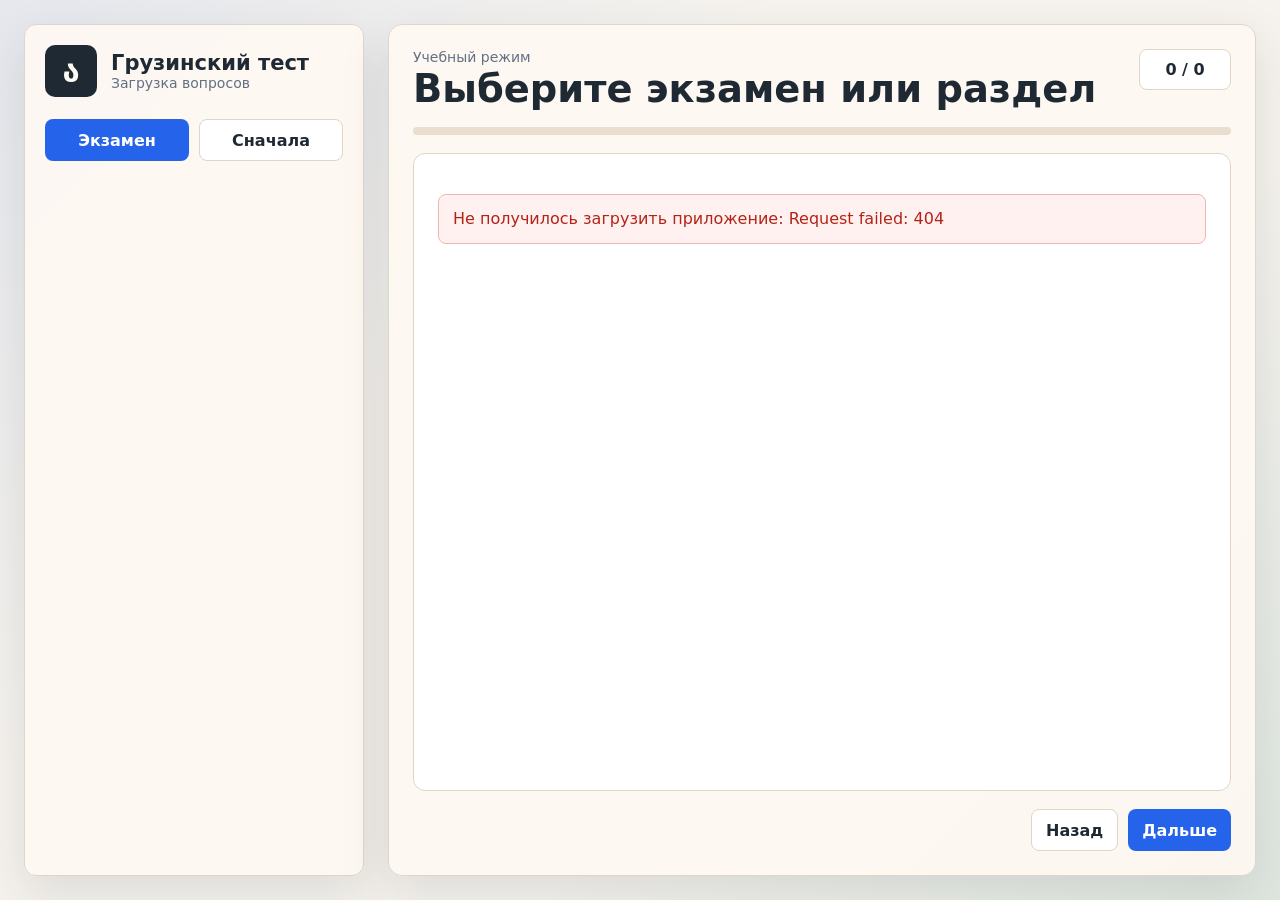
==== static/index.html @ 8153ecda "Initial web version" ====
<!doctype html>
<html lang="ru">
  <head>
    <meta charset="utf-8">
    <meta name="viewport" content="width=device-width, initial-scale=1">
    <title>Тест по грузинскому языку</title>
    <link rel="stylesheet" href="styles.css">
  </head>
  <body>
    <main class="app">
      <aside class="sidebar" aria-label="Разделы">
        <div class="brand">
          <div class="brand-mark" aria-hidden="true">ა</div>
          <div>
            <h1>Грузинский тест</h1>
            <p id="question-count">Загрузка вопросов</p>
          </div>
        </div>

        <div class="actions">
          <button class="primary" id="exam-button" type="button">Экзамен</button>
          <button class="secondary" id="reset-button" type="button">Сначала</button>
        </div>

        <nav class="sections" id="sections"></nav>
      </aside>

      <section class="workspace" aria-live="polite">
        <div class="topline">
          <div>
            <p class="eyebrow" id="mode-label">Учебный режим</p>
            <h2 id="screen-title">Выберите экзамен или раздел</h2>
          </div>
          <div class="score" id="score">0 / 0</div>
        </div>

        <div class="progress" aria-hidden="true">
          <div id="progress-bar"></div>
        </div>

        <article class="question-panel" id="question-panel">
          <div class="empty-state">
            <div class="georgian-strip" aria-hidden="true">
              <span>ა</span><span>ბ</span><span>გ</span><span>დ</span>
            </div>
            <p>Здесь появится вопрос. В экзамене будет 10 случайных заданий, в учебе - все вопросы выбранного раздела.</p>
          </div>
        </article>

        <footer class="footer">
          <button class="secondary" id="prev-button" type="button">Назад</button>
          <button class="primary" id="next-button" type="button">Дальше</button>
        </footer>
      </section>
    </main>

    <script src="app.js"></script>
  </body>
</html>
---- static/styles.css ----
:root {
  color-scheme: light;
  --bg: #f6f3ee;
  --panel: #fffaf3;
  --ink: #1f2933;
  --muted: #637083;
  --line: #dfd6c8;
  --blue: #2563eb;
  --blue-dark: #1d4ed8;
  --green: #147d64;
  --red: #b42318;
  --amber: #a16207;
  --shadow: 0 18px 50px rgba(31, 41, 51, 0.12);
}

* {
  box-sizing: border-box;
}

body {
  margin: 0;
  min-height: 100vh;
  background:
    linear-gradient(135deg, rgba(37, 99, 235, 0.08), transparent 36%),
    linear-gradient(315deg, rgba(20, 125, 100, 0.1), transparent 34%),
    var(--bg);
  color: var(--ink);
  font-family: Inter, ui-sans-serif, system-ui, -apple-system, BlinkMacSystemFont, "Segoe UI", sans-serif;
}

button {
  border: 0;
  border-radius: 8px;
  cursor: pointer;
  font: inherit;
  font-weight: 700;
}

button:disabled {
  cursor: not-allowed;
  opacity: 0.45;
}

.app {
  display: grid;
  grid-template-columns: minmax(280px, 340px) minmax(0, 1fr);
  gap: 24px;
  min-height: 100vh;
  padding: 24px;
}

.sidebar,
.workspace {
  border: 1px solid var(--line);
  background: rgba(255, 250, 243, 0.88);
  box-shadow: var(--shadow);
}

.sidebar {
  display: flex;
  flex-direction: column;
  gap: 22px;
  border-radius: 12px;
  padding: 20px;
}

.brand {
  display: grid;
  grid-template-columns: 52px 1fr;
  gap: 14px;
  align-items: center;
}

.brand-mark {
  display: grid;
  place-items: center;
  width: 52px;
  height: 52px;
  border-radius: 10px;
  background: #1f2933;
  color: #fffaf3;
  font-size: 31px;
  font-weight: 800;
}

h1,
h2,
p {
  margin: 0;
}

h1 {
  font-size: 21px;
  line-height: 1.15;
}

.brand p,
.eyebrow {
  color: var(--muted);
  font-size: 14px;
}

.actions {
  display: grid;
  grid-template-columns: 1fr 1fr;
  gap: 10px;
}

.primary,
.secondary {
  min-height: 42px;
  padding: 10px 14px;
}

.primary {
  background: var(--blue);
  color: white;
}

.primary:hover {
  background: var(--blue-dark);
}

.secondary {
  border: 1px solid var(--line);
  background: white;
  color: var(--ink);
}

.secondary:hover {
  border-color: #b7aa99;
}

.sections {
  display: grid;
  gap: 8px;
  overflow: auto;
  padding-right: 2px;
}

.section-button {
  display: grid;
  grid-template-columns: 36px 1fr auto;
  gap: 10px;
  align-items: center;
  width: 100%;
  min-height: 48px;
  border: 1px solid var(--line);
  background: white;
  color: var(--ink);
  padding: 8px 10px;
  text-align: left;
}

.section-button:hover,
.section-button.active {
  border-color: var(--blue);
}

.section-number {
  display: grid;
  place-items: center;
  width: 30px;
  height: 30px;
  border-radius: 6px;
  background: #eef4ff;
  color: var(--blue-dark);
  font-weight: 800;
}

.section-name {
  min-width: 0;
  font-size: 14px;
  line-height: 1.2;
}

.section-count {
  color: var(--muted);
  font-size: 13px;
}

.workspace {
  display: grid;
  grid-template-rows: auto auto minmax(0, 1fr) auto;
  gap: 18px;
  border-radius: 14px;
  padding: 24px;
}

.topline {
  display: flex;
  justify-content: space-between;
  gap: 16px;
  align-items: start;
}

h2 {
  margin-top: 4px;
  font-size: clamp(24px, 3vw, 42px);
  line-height: 1.05;
}

.score {
  min-width: 92px;
  border: 1px solid var(--line);
  border-radius: 8px;
  background: white;
  padding: 10px 12px;
  text-align: center;
  font-weight: 800;
}

.progress {
  height: 8px;
  overflow: hidden;
  border-radius: 999px;
  background: #eadfce;
}

#progress-bar {
  width: 0%;
  height: 100%;
  background: linear-gradient(90deg, var(--green), var(--blue));
  transition: width 180ms ease;
}

.question-panel {
  min-height: 420px;
  border: 1px solid var(--line);
  border-radius: 12px;
  background: white;
  padding: 24px;
  overflow: auto;
}

.empty-state {
  display: grid;
  place-items: center;
  align-content: center;
  gap: 22px;
  min-height: 360px;
  color: var(--muted);
  text-align: center;
}

.georgian-strip {
  display: grid;
  grid-template-columns: repeat(4, 64px);
  gap: 10px;
}

.georgian-strip span {
  display: grid;
  place-items: center;
  width: 64px;
  height: 64px;
  border: 1px solid var(--line);
  border-radius: 8px;
  color: var(--blue-dark);
  font-size: 34px;
  font-weight: 900;
}

.question-meta {
  display: flex;
  flex-wrap: wrap;
  gap: 8px;
  align-items: center;
  color: var(--muted);
  font-size: 14px;
}

.pill {
  border-radius: 999px;
  background: #eef4ff;
  color: var(--blue-dark);
  padding: 6px 10px;
  font-weight: 800;
}

.question-text {
  margin-top: 18px;
  font-size: 24px;
  line-height: 1.35;
  font-weight: 800;
}

.hint,
.feedback {
  margin-top: 16px;
  border-radius: 8px;
  padding: 12px 14px;
  line-height: 1.45;
}

.hint {
  border: 1px solid #f2d08c;
  background: #fff8e8;
  color: #684708;
}

.feedback.correct {
  border: 1px solid #a9dbc9;
  background: #ecfdf6;
  color: var(--green);
}

.feedback.wrong {
  border: 1px solid #f3b4ad;
  background: #fff1ef;
  color: var(--red);
}

.answers {
  display: grid;
  gap: 12px;
  margin-top: 22px;
}

.answer {
  display: grid;
  grid-template-columns: 42px 1fr;
  gap: 12px;
  align-items: center;
  width: 100%;
  min-height: 58px;
  border: 1px solid var(--line);
  background: white;
  color: var(--ink);
  padding: 10px 14px;
  text-align: left;
}

.answer:hover {
  border-color: var(--blue);
}

.answer-letter {
  display: grid;
  place-items: center;
  width: 38px;
  height: 38px;
  border-radius: 6px;
  background: #f4f0e8;
  color: var(--ink);
  font-size: 20px;
}

.answer.correct {
  border-color: var(--green);
  background: #f2fff9;
}

.answer.wrong {
  border-color: var(--red);
  background: #fff4f2;
}

.summary {
  display: grid;
  gap: 16px;
}

.summary-score {
  font-size: 52px;
  line-height: 1;
  font-weight: 900;
}

.mistakes {
  display: grid;
  gap: 10px;
}

.mistake {
  border: 1px solid var(--line);
  border-radius: 8px;
  padding: 12px;
}

.footer {
  display: flex;
  justify-content: flex-end;
  gap: 10px;
}

@media (max-width: 860px) {
  .app {
    grid-template-columns: 1fr;
    padding: 12px;
  }

  .workspace,
  .sidebar {
    padding: 16px;
  }

  .topline {
    display: grid;
  }

  .score {
    width: max-content;
  }

  .question-panel {
    min-height: 360px;
    padding: 16px;
  }

  .question-text {
    font-size: 20px;
  }

  .georgian-strip {
    grid-template-columns: repeat(4, 48px);
  }

  .georgian-strip span {
    width: 48px;
    height: 48px;
  }
}
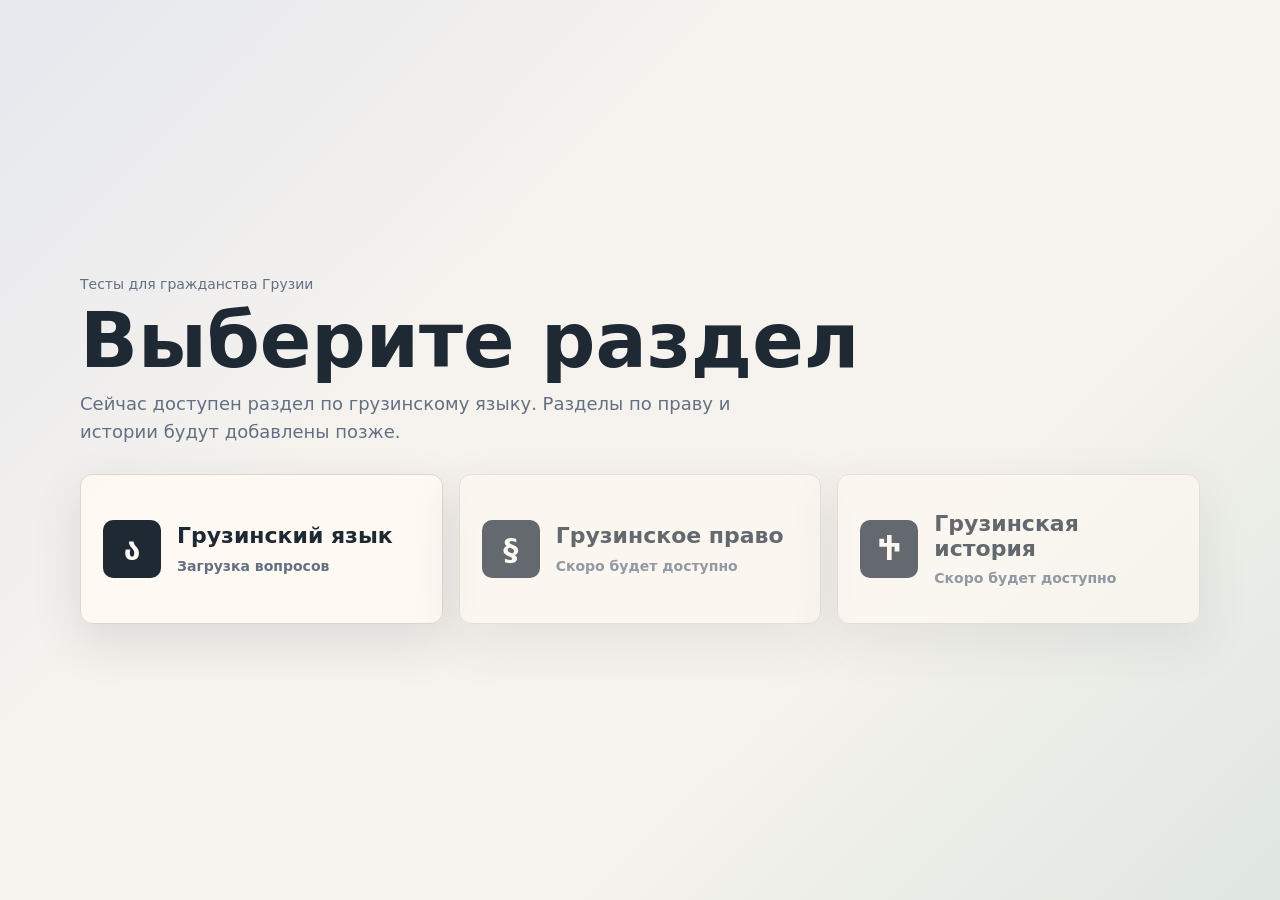
==== commit 2a0dad75: "Add subject landing and language modes" ====
--- a/static/index.html
+++ b/static/index.html
@@ -3,24 +3,60 @@
   <head>
     <meta charset="utf-8">
     <meta name="viewport" content="width=device-width, initial-scale=1">
-    <title>Тест по грузинскому языку</title>
+    <title>Тесты для гражданства Грузии</title>
     <link rel="stylesheet" href="styles.css">
   </head>
   <body>
-    <main class="app">
+    <main class="home-screen" id="home-screen">
+      <section class="home-hero">
+        <p class="eyebrow">Тесты для гражданства Грузии</p>
+        <h1>Выберите раздел</h1>
+        <p class="home-copy">Сейчас доступен раздел по грузинскому языку. Разделы по праву и истории будут добавлены позже.</p>
+      </section>
+
+      <section class="subject-grid" aria-label="Разделы большого теста">
+        <button class="subject-card available" id="language-card" type="button">
+          <span class="subject-mark">ა</span>
+          <span>
+            <strong>Грузинский язык</strong>
+            <small id="language-count">Загрузка вопросов</small>
+          </span>
+        </button>
+
+        <button class="subject-card" type="button" disabled>
+          <span class="subject-mark">§</span>
+          <span>
+            <strong>Грузинское право</strong>
+            <small>Скоро будет доступно</small>
+          </span>
+        </button>
+
+        <button class="subject-card" type="button" disabled>
+          <span class="subject-mark">Ⴕ</span>
+          <span>
+            <strong>Грузинская история</strong>
+            <small>Скоро будет доступно</small>
+          </span>
+        </button>
+      </section>
+    </main>
+
+    <main class="app is-hidden" id="language-app">
       <aside class="sidebar" aria-label="Разделы">
         <div class="brand">
           <div class="brand-mark" aria-hidden="true">ა</div>
           <div>
-            <h1>Грузинский тест</h1>
+            <h1>Грузинский язык</h1>
             <p id="question-count">Загрузка вопросов</p>
           </div>
         </div>
 
         <div class="actions">
           <button class="primary" id="exam-button" type="button">Экзамен</button>
-          <button class="secondary" id="reset-button" type="button">Сначала</button>
+          <button class="secondary" id="study-button" type="button">Режим обучения</button>
         </div>
+
+        <button class="secondary wide" id="home-button" type="button">Все разделы</button>
 
         <nav class="sections" id="sections"></nav>
       </aside>
@@ -28,8 +64,8 @@
       <section class="workspace" aria-live="polite">
         <div class="topline">
           <div>
-            <p class="eyebrow" id="mode-label">Учебный режим</p>
-            <h2 id="screen-title">Выберите экзамен или раздел</h2>
+            <p class="eyebrow" id="mode-label">Грузинский язык</p>
+            <h2 id="screen-title">Выберите режим</h2>
           </div>
           <div class="score" id="score">0 / 0</div>
         </div>
@@ -43,7 +79,7 @@
             <div class="georgian-strip" aria-hidden="true">
               <span>ა</span><span>ბ</span><span>გ</span><span>დ</span>
             </div>
-            <p>Здесь появится вопрос. В экзамене будет 10 случайных заданий, в учебе - все вопросы выбранного раздела.</p>
+            <p>Выберите экзамен или режим обучения. В экзамене будет 10 случайных заданий, в обучении можно пройти вопросы по отдельным темам.</p>
           </div>
         </article>
 
--- a/static/styles.css
+++ b/static/styles.css
@@ -49,6 +49,95 @@
   padding: 24px;
 }
 
+.is-hidden {
+  display: none !important;
+}
+
+.home-screen {
+  display: grid;
+  gap: 28px;
+  align-content: center;
+  width: min(1120px, calc(100% - 32px));
+  min-height: 100vh;
+  margin: 0 auto;
+  padding: 44px 0;
+}
+
+.home-hero {
+  display: grid;
+  gap: 12px;
+}
+
+.home-hero h1 {
+  max-width: 820px;
+  font-size: clamp(38px, 6vw, 76px);
+  line-height: 0.98;
+}
+
+.home-copy {
+  max-width: 680px;
+  color: var(--muted);
+  font-size: 18px;
+  line-height: 1.55;
+}
+
+.subject-grid {
+  display: grid;
+  grid-template-columns: repeat(3, minmax(0, 1fr));
+  gap: 16px;
+}
+
+.subject-card {
+  display: grid;
+  grid-template-columns: 58px 1fr;
+  gap: 16px;
+  align-items: center;
+  min-height: 150px;
+  border: 1px solid var(--line);
+  border-radius: 12px;
+  background: rgba(255, 250, 243, 0.9);
+  box-shadow: var(--shadow);
+  color: var(--ink);
+  padding: 22px;
+  text-align: left;
+}
+
+.subject-card.available:hover {
+  border-color: var(--blue);
+  transform: translateY(-1px);
+}
+
+.subject-card:disabled {
+  cursor: default;
+  opacity: 0.68;
+}
+
+.subject-mark {
+  display: grid;
+  place-items: center;
+  width: 58px;
+  height: 58px;
+  border-radius: 10px;
+  background: #1f2933;
+  color: #fffaf3;
+  font-size: 30px;
+  font-weight: 900;
+}
+
+.subject-card strong {
+  display: block;
+  font-size: 22px;
+  line-height: 1.15;
+}
+
+.subject-card small {
+  display: block;
+  margin-top: 8px;
+  color: var(--muted);
+  font-size: 14px;
+  line-height: 1.3;
+}
+
 .sidebar,
 .workspace {
   border: 1px solid var(--line);
@@ -121,6 +210,13 @@
   background: var(--blue-dark);
 }
 
+.primary.active,
+.secondary.active {
+  border-color: var(--blue);
+  background: var(--blue);
+  color: white;
+}
+
 .secondary {
   border: 1px solid var(--line);
   background: white;
@@ -131,11 +227,19 @@
   border-color: #b7aa99;
 }
 
+.wide {
+  width: 100%;
+}
+
 .sections {
-  display: grid;
+  display: none;
   gap: 8px;
   overflow: auto;
   padding-right: 2px;
+}
+
+.sections.visible {
+  display: grid;
 }
 
 .section-button {
@@ -385,6 +489,19 @@
 }
 
 @media (max-width: 860px) {
+  .home-screen {
+    min-height: auto;
+    padding: 24px 0;
+  }
+
+  .subject-grid {
+    grid-template-columns: 1fr;
+  }
+
+  .subject-card {
+    min-height: 116px;
+  }
+
   .app {
     grid-template-columns: 1fr;
     padding: 12px;
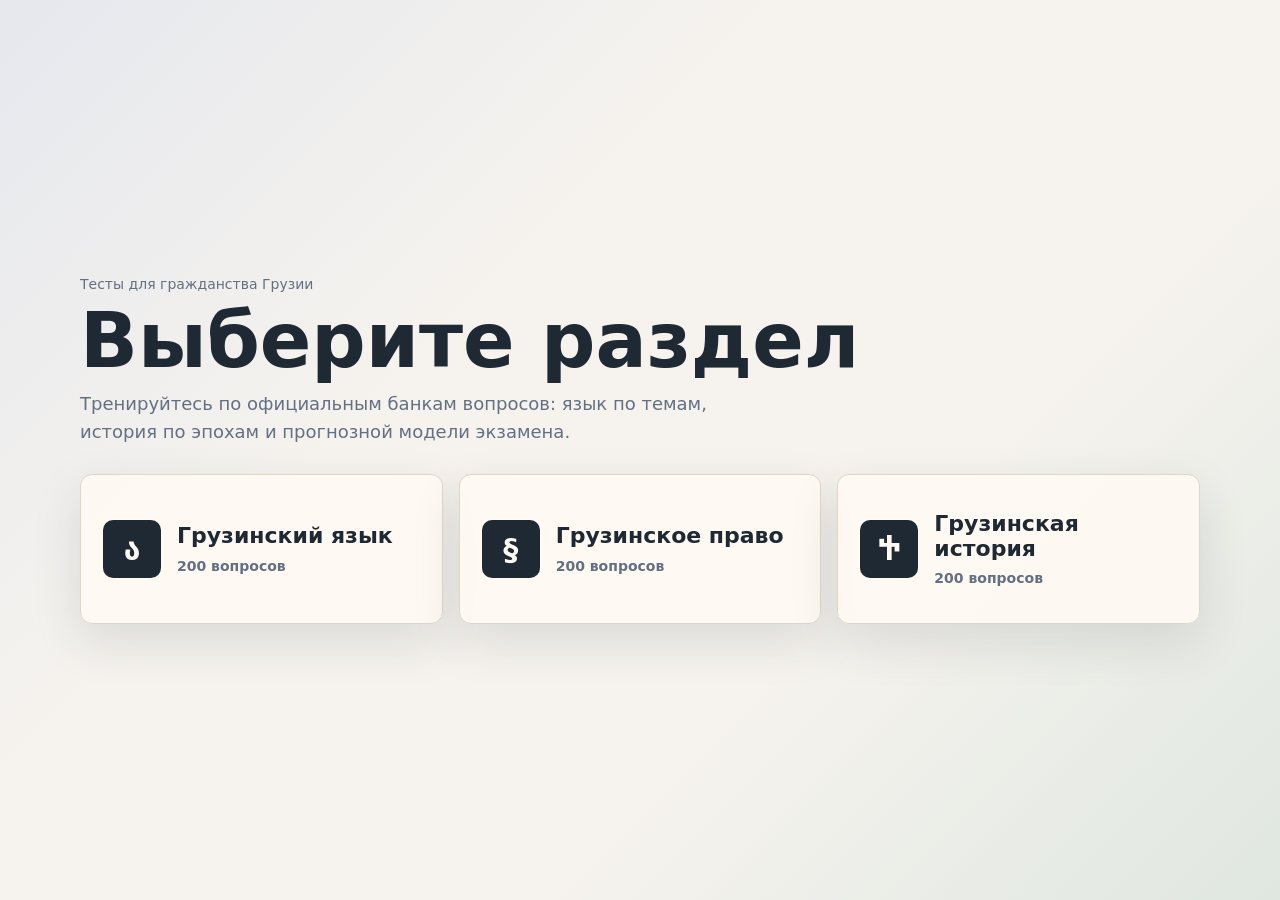
==== commit 1372ec49: "Prepare Georgian tests app for Tilda embed" ====
--- a/static/index.html
+++ b/static/index.html
@@ -11,7 +11,7 @@
       <section class="home-hero">
         <p class="eyebrow">Тесты для гражданства Грузии</p>
         <h1>Выберите раздел</h1>
-        <p class="home-copy">Сейчас доступен раздел по грузинскому языку. Разделы по праву и истории будут добавлены позже.</p>
+        <p class="home-copy">Тренируйтесь по официальным банкам вопросов: язык по темам, история по эпохам и прогнозной модели экзамена.</p>
       </section>
 
       <section class="subject-grid" aria-label="Разделы большого теста">
@@ -23,19 +23,19 @@
           </span>
         </button>
 
-        <button class="subject-card" type="button" disabled>
+        <button class="subject-card available" id="law-card" type="button">
           <span class="subject-mark">§</span>
           <span>
             <strong>Грузинское право</strong>
-            <small>Скоро будет доступно</small>
+            <small id="law-count">Загрузка вопросов</small>
           </span>
         </button>
 
-        <button class="subject-card" type="button" disabled>
+        <button class="subject-card available" id="history-card" type="button">
           <span class="subject-mark">Ⴕ</span>
           <span>
             <strong>Грузинская история</strong>
-            <small>Скоро будет доступно</small>
+            <small id="history-count">Загрузка вопросов</small>
           </span>
         </button>
       </section>
@@ -46,13 +46,13 @@
         <div class="brand">
           <div class="brand-mark" aria-hidden="true">ა</div>
           <div>
-            <h1>Грузинский язык</h1>
+            <h1 id="subject-title">Грузинский язык</h1>
             <p id="question-count">Загрузка вопросов</p>
           </div>
         </div>
 
         <div class="actions">
-          <button class="primary" id="exam-button" type="button">Экзамен</button>
+          <button class="secondary" id="exam-button" type="button">Экзамен</button>
           <button class="secondary" id="study-button" type="button">Режим обучения</button>
         </div>
 
@@ -74,6 +74,12 @@
           <div id="progress-bar"></div>
         </div>
 
+        <div class="study-tools is-hidden" id="study-tools" aria-label="Настройки обучения">
+          <button class="tool-button active" type="button" data-study-view="normal">Обычный</button>
+          <button class="tool-button" type="button" data-study-view="keys">Ключи</button>
+          <button class="tool-button" type="button" data-study-view="translation">Перевод</button>
+        </div>
+
         <article class="question-panel" id="question-panel">
           <div class="empty-state">
             <div class="georgian-strip" aria-hidden="true">
@@ -90,6 +96,6 @@
       </section>
     </main>
 
-    <script src="app.js"></script>
+    <script src="app.js?v=tilda-app-1"></script>
   </body>
 </html>
--- a/static/styles.css
+++ b/static/styles.css
@@ -28,6 +28,11 @@
   font-family: Inter, ui-sans-serif, system-ui, -apple-system, BlinkMacSystemFont, "Segoe UI", sans-serif;
 }
 
+body.embedded {
+  min-height: auto;
+  background: transparent;
+}
+
 button {
   border: 0;
   border-radius: 8px;
@@ -49,6 +54,11 @@
   padding: 24px;
 }
 
+body.embedded .app {
+  min-height: auto;
+  padding: 0;
+}
+
 .is-hidden {
   display: none !important;
 }
@@ -61,6 +71,12 @@
   min-height: 100vh;
   margin: 0 auto;
   padding: 44px 0;
+}
+
+body.embedded .home-screen {
+  min-height: auto;
+  width: 100%;
+  padding: 0;
 }
 
 .home-hero {
@@ -328,6 +344,27 @@
   transition: width 180ms ease;
 }
 
+.study-tools {
+  display: flex;
+  flex-wrap: wrap;
+  gap: 8px;
+  align-items: center;
+}
+
+.tool-button {
+  min-height: 36px;
+  border: 1px solid var(--line);
+  background: white;
+  color: var(--ink);
+  padding: 8px 12px;
+}
+
+.tool-button.active {
+  border-color: var(--blue);
+  background: var(--blue);
+  color: white;
+}
+
 .question-panel {
   min-height: 420px;
   border: 1px solid var(--line);
@@ -390,7 +427,9 @@
 }
 
 .hint,
-.feedback {
+.feedback,
+.translation-box,
+.key-box {
   margin-top: 16px;
   border-radius: 8px;
   padding: 12px 14px;
@@ -401,6 +440,22 @@
   border: 1px solid #f2d08c;
   background: #fff8e8;
   color: #684708;
+}
+
+.translation-box {
+  display: grid;
+  gap: 8px;
+  border: 1px solid #b8c7ee;
+  background: #f3f7ff;
+  color: #253858;
+}
+
+.key-box {
+  display: grid;
+  gap: 8px;
+  border: 1px solid #a9dbc9;
+  background: #ecfdf6;
+  color: #155b4c;
 }
 
 .feedback.correct {
@@ -450,6 +505,14 @@
   font-size: 20px;
 }
 
+.answer-translation {
+  display: block;
+  margin-top: 4px;
+  color: var(--muted);
+  font-size: 14px;
+  line-height: 1.3;
+}
+
 .answer.correct {
   border-color: var(--green);
   background: #f2fff9;
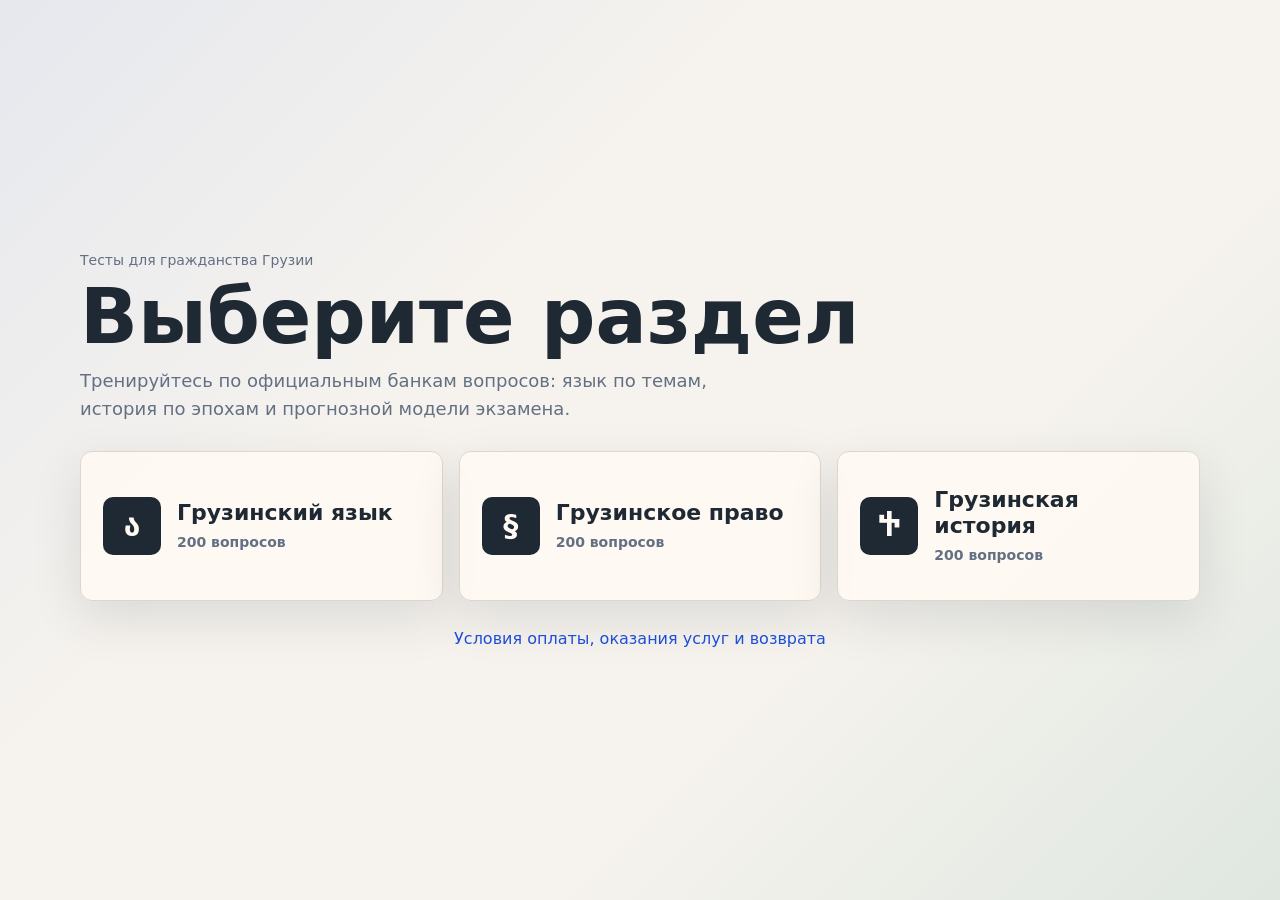
==== commit dedf797e: "Add Robokassa legal pages" ====
--- a/static/index.html
+++ b/static/index.html
@@ -39,6 +39,10 @@
           </span>
         </button>
       </section>
+
+      <footer class="home-legal">
+        <a href="robokassa.html">Условия оплаты, оказания услуг и возврата</a>
+      </footer>
     </main>
 
     <main class="app is-hidden" id="language-app">
--- a/static/styles.css
+++ b/static/styles.css
@@ -154,6 +154,100 @@
   line-height: 1.3;
 }
 
+.home-legal {
+  display: flex;
+  justify-content: center;
+}
+
+.home-legal a,
+.legal-back,
+.legal-card a {
+  color: var(--blue-dark);
+  text-decoration: none;
+}
+
+.home-legal a:hover,
+.legal-back:hover,
+.legal-card a:hover {
+  text-decoration: underline;
+}
+
+.legal-page {
+  background: var(--bg);
+}
+
+.legal-wrap {
+  display: grid;
+  gap: 18px;
+  width: min(980px, calc(100% - 32px));
+  margin: 0 auto;
+  padding: 36px 0 56px;
+}
+
+.legal-hero,
+.legal-card {
+  border: 1px solid var(--line);
+  border-radius: 12px;
+  background: rgba(255, 250, 243, 0.94);
+  box-shadow: var(--shadow);
+}
+
+.legal-hero {
+  display: grid;
+  gap: 12px;
+  padding: 28px;
+}
+
+.legal-hero h1 {
+  max-width: 840px;
+  font-size: clamp(30px, 5vw, 54px);
+  line-height: 1.02;
+}
+
+.legal-hero p {
+  max-width: 760px;
+  color: var(--muted);
+  font-size: 17px;
+  line-height: 1.55;
+}
+
+.legal-back {
+  width: max-content;
+  font-weight: 800;
+}
+
+.legal-card {
+  display: grid;
+  gap: 12px;
+  padding: 24px 28px;
+}
+
+.legal-card h2 {
+  margin: 0;
+  font-size: 26px;
+  line-height: 1.15;
+}
+
+.legal-card h3 {
+  margin: 8px 0 0;
+  font-size: 18px;
+  line-height: 1.25;
+}
+
+.legal-card p,
+.legal-card li {
+  font-size: 16px;
+  line-height: 1.6;
+}
+
+.legal-card ul,
+.legal-card ol {
+  display: grid;
+  gap: 8px;
+  margin: 0;
+  padding-left: 22px;
+}
+
 .sidebar,
 .workspace {
   border: 1px solid var(--line);
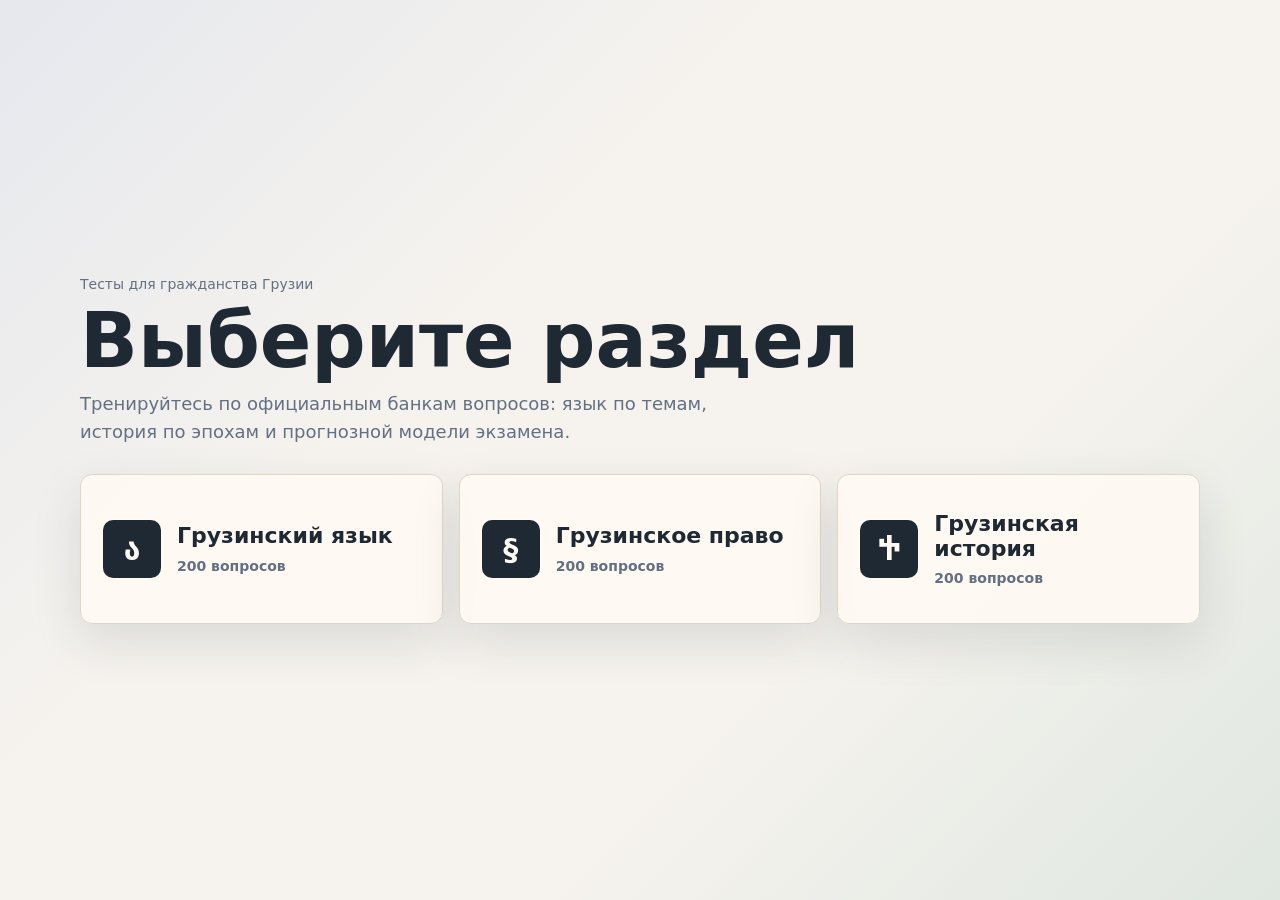
==== commit b1caf8f7: "Remove legal link from embedded app" ====
--- a/static/index.html
+++ b/static/index.html
@@ -3,6 +3,7 @@
   <head>
     <meta charset="utf-8">
     <meta name="viewport" content="width=device-width, initial-scale=1">
+    <meta name="robots" content="noindex, nofollow">
     <title>Тесты для гражданства Грузии</title>
     <link rel="stylesheet" href="styles.css">
   </head>
@@ -40,9 +41,6 @@
         </button>
       </section>
 
-      <footer class="home-legal">
-        <a href="robokassa.html">Условия оплаты, оказания услуг и возврата</a>
-      </footer>
     </main>
 
     <main class="app is-hidden" id="language-app">
